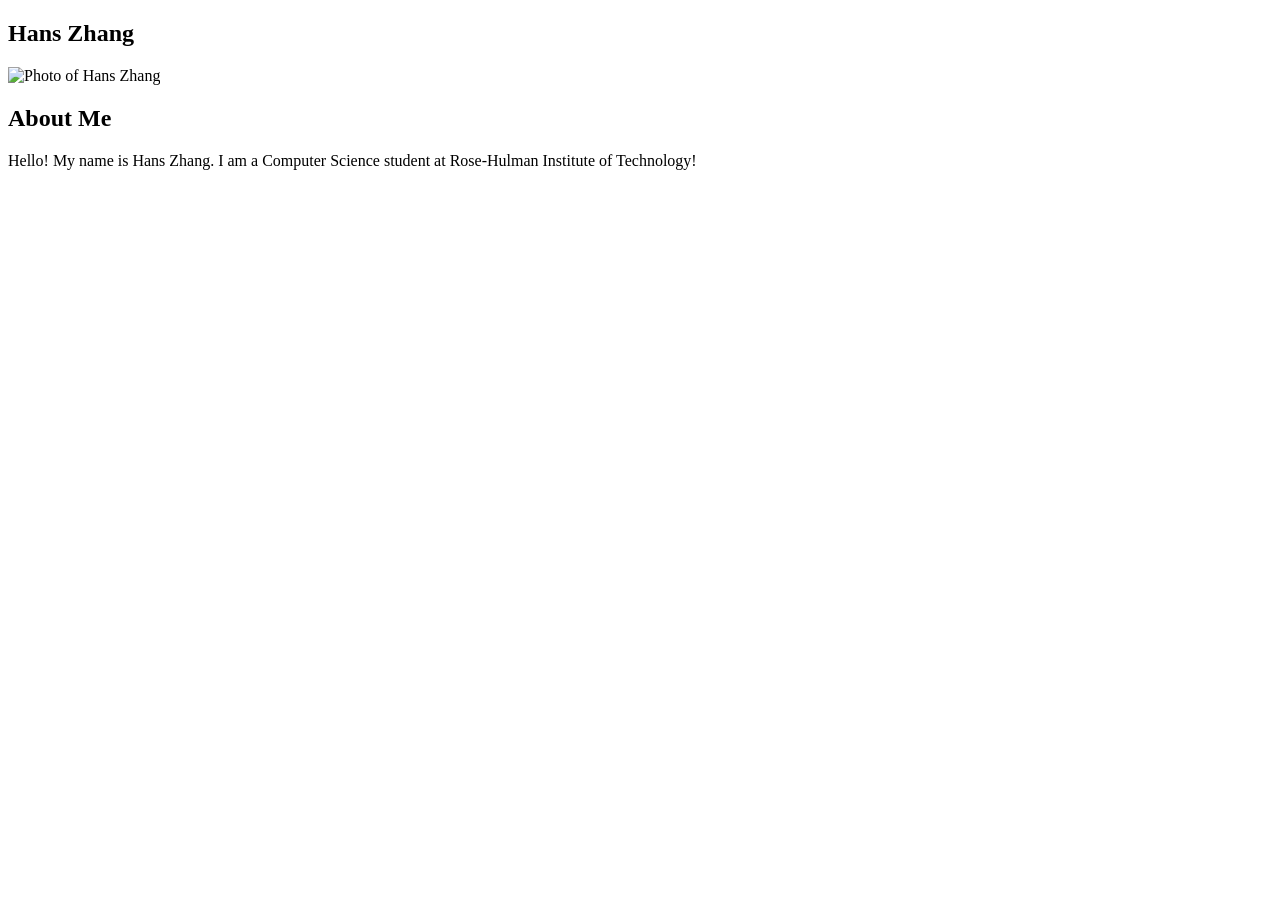
==== index.html @ 9f18e8b3 "Add footer div to index.html" ====
<!DOCTYPE html>
<html lang="en">

	<head>
		<meta charset="UTF-8">
		<meta name="viewport" content="initial-scale=1.0, user-scalable=yes">
		<title>Hans Zhang</title>
		<link rel="stylesheet" type="text/css" href="style.css">
		<script src="common.js" defer></script>
	</head>

	
	<body>
		<main>

		<section>
		<h1>Hans Zhang</h1>
		<img class="profile-picture" src="images/profile.jpg" alt="Photo of Hans Zhang">
		</section>

		
		<section>
		<h2>About Me</h2>
		<p>
            Hello! My name is Hans Zhang. I am a Computer Science student
            at Rose-Hulman Institute of Technology!
        </p>
		</section>
		

		</main>
		<div id="footer"></div>
	</body>

	
</html>
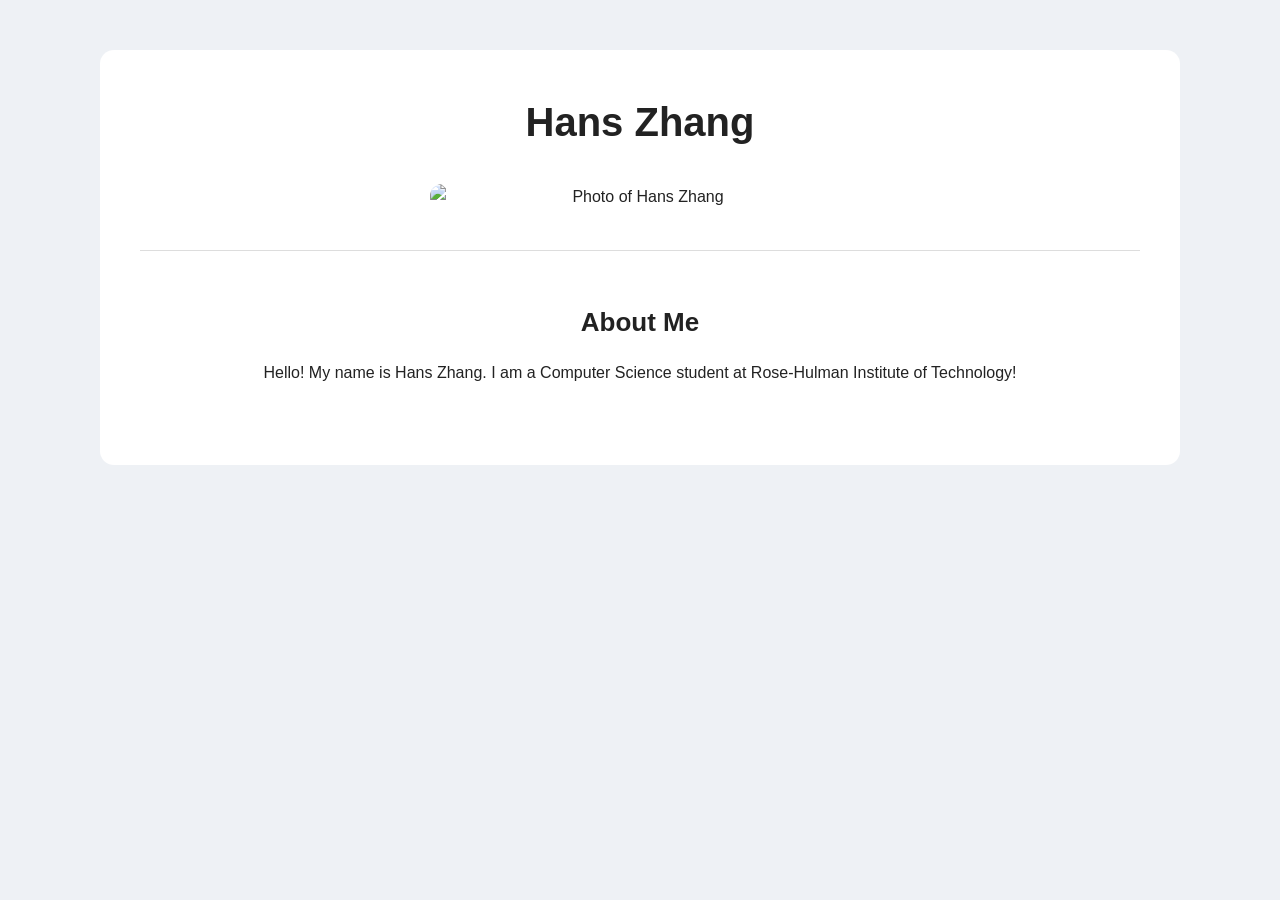
==== commit c1a43b79: "Update index.html" ====
--- a/index.html
+++ b/index.html
@@ -11,6 +11,7 @@
 
 	
 	<body>
+		<div id="navbar"></div>
 		<main>
 
 		<section>
@@ -19,7 +20,7 @@
 		</section>
 
 		
-		<section>
+		<section class="about-me">
 		<h2>About Me</h2>
 		<p>
             Hello! My name is Hans Zhang. I am a Computer Science student
--- a/style.css
+++ b/style.css
@@ -0,0 +1,131 @@
+body {
+    margin: 0;
+    font-family: Arial, sans-serif;
+    background-color: #eef1f5;
+    color: #222;
+    line-height: 1.6;
+}
+
+nav {
+    background-color: #222;
+    padding: 15px 30px;
+    text-align: center;
+}
+
+nav a {
+    color: white;
+    margin: 0 15px;
+    font-size: 18px;
+}
+
+main {
+    width: 80%;
+    max-width: 1000px;
+    margin: 50px auto;
+
+    background-color: white;
+    padding: 40px;
+    
+    border-radius: 14px;
+}
+
+h1 {
+    font-size: 40px;
+    text-align: center;
+    margin-top: 0;
+    margin-bottom: 30px;
+}
+
+h2 {
+    font-size: 26px;
+    margin-bottom: 10px;
+}
+
+h3 {
+    font-size: 21px;
+}
+
+section {
+    margin-bottom: 40px;
+}
+
+.profile-picture {
+    display: block;
+    width: 420px;
+    max-width: 100%;
+    margin: 20px auto 35px auto;
+    border-radius: 12px;
+}
+
+main section:first-of-type {
+    text-align: center;
+}
+
+main section:nth-of-type(2) {
+    text-align: center;
+    border-top: 1px solid #ddd;
+    padding-top: 30px;
+}
+
+.project {
+    background-color: white;
+    padding: 25px;
+    margin-bottom: 30px;
+    border-radius: 12px;
+    box-shadow: 0 2px 8px rgba(0, 0, 0, 0.1);
+}
+
+.project h2 {
+    margin-top: 0;
+}
+
+.project-picture {
+    display: block;
+    width: 100%;
+    max-width: 650px;
+    margin: 20px auto;
+    border-radius: 8px;
+}
+
+.project a {
+    display: inline-block;
+    margin-top: 10px;
+    color: #0066cc;
+    font-weight: bold;
+}
+
+.education-picture {
+    width: 300px;
+    max-width: 100%;
+    border-radius: 8px;
+    margin-top: 10px;
+}
+
+article {
+    background-color: white;
+    padding: 20px;
+    margin-bottom: 25px;
+    border-radius: 10px;
+    box-shadow: 0 2px 6px rgba(0, 0, 0, 0.08);
+}
+
+ul {
+    padding-left: 25px;
+}
+
+li {
+    margin-bottom: 6px;
+}
+
+footer {
+    background-color: #222;
+    color: white;
+    text-align: center;
+    padding: 20px;
+    margin-top: 50px;
+}
+
+footer a {
+    color: white;
+    margin: 0 10px;
+}
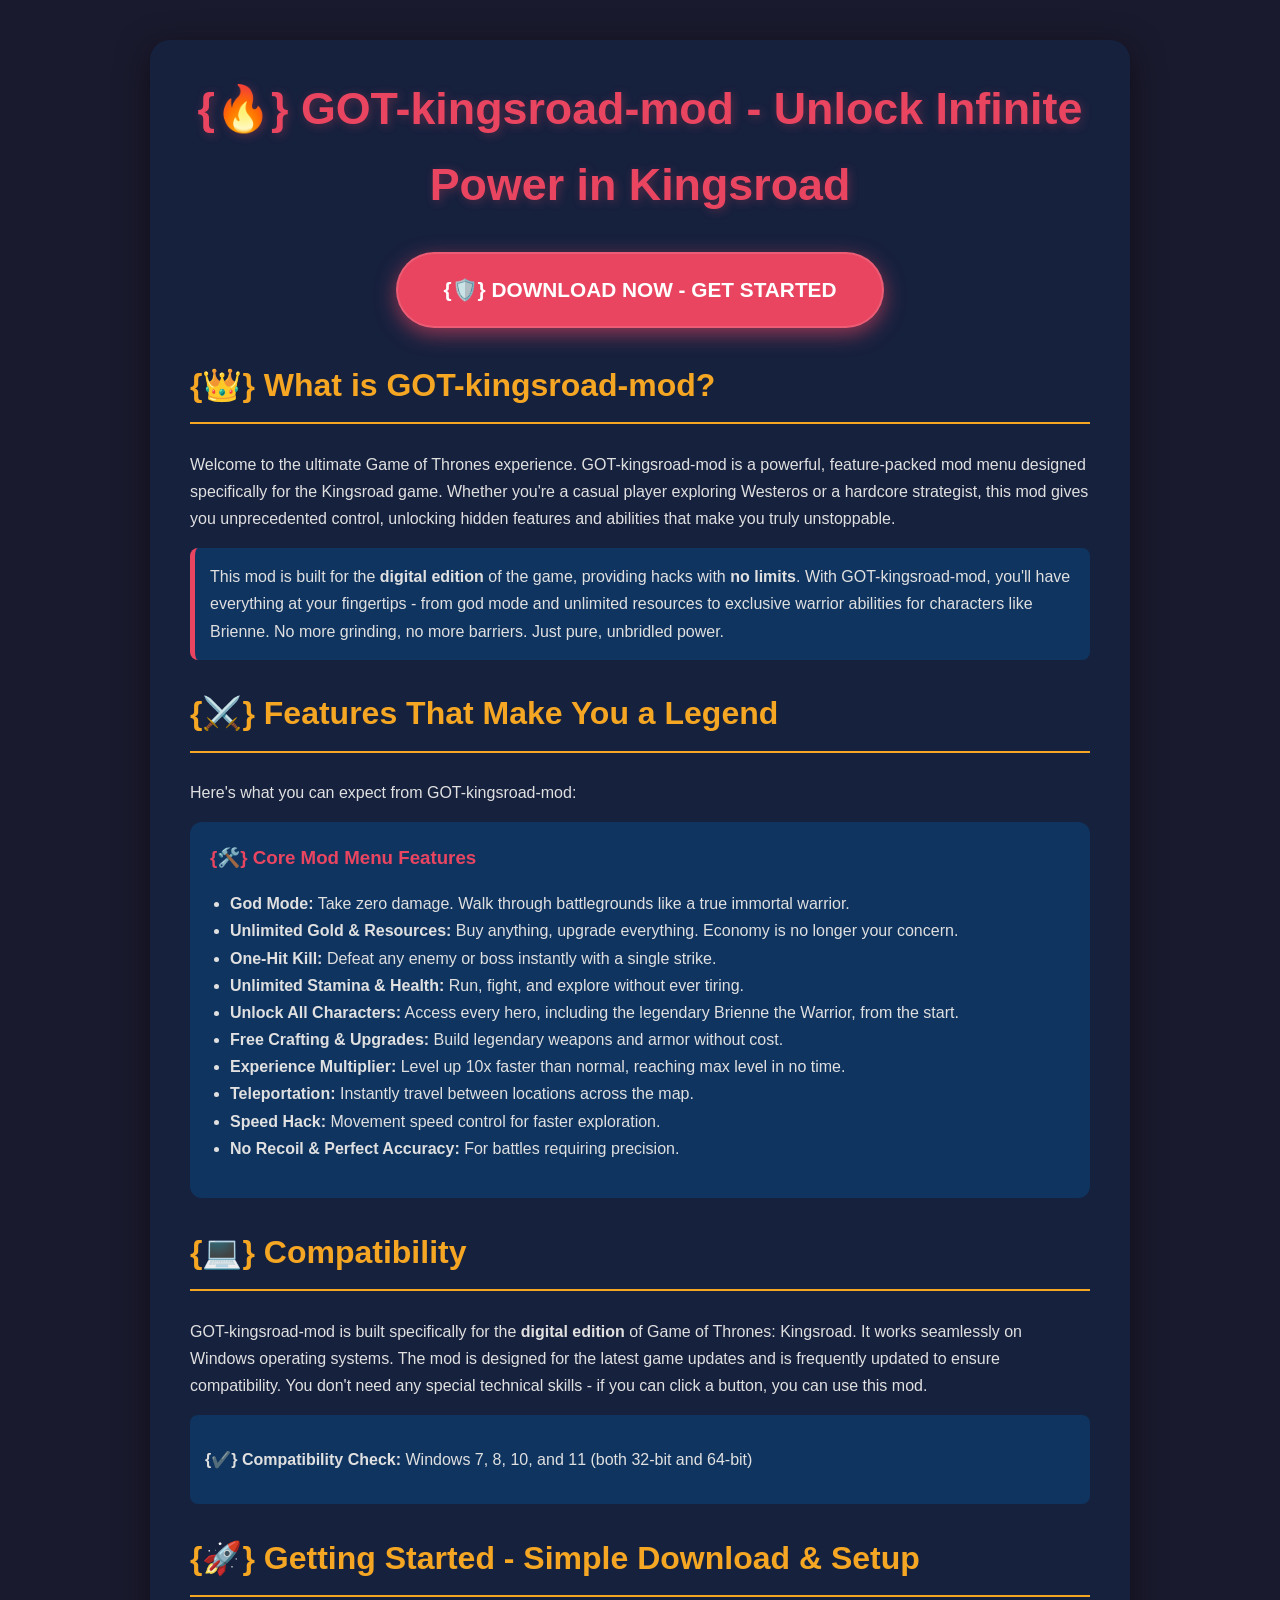
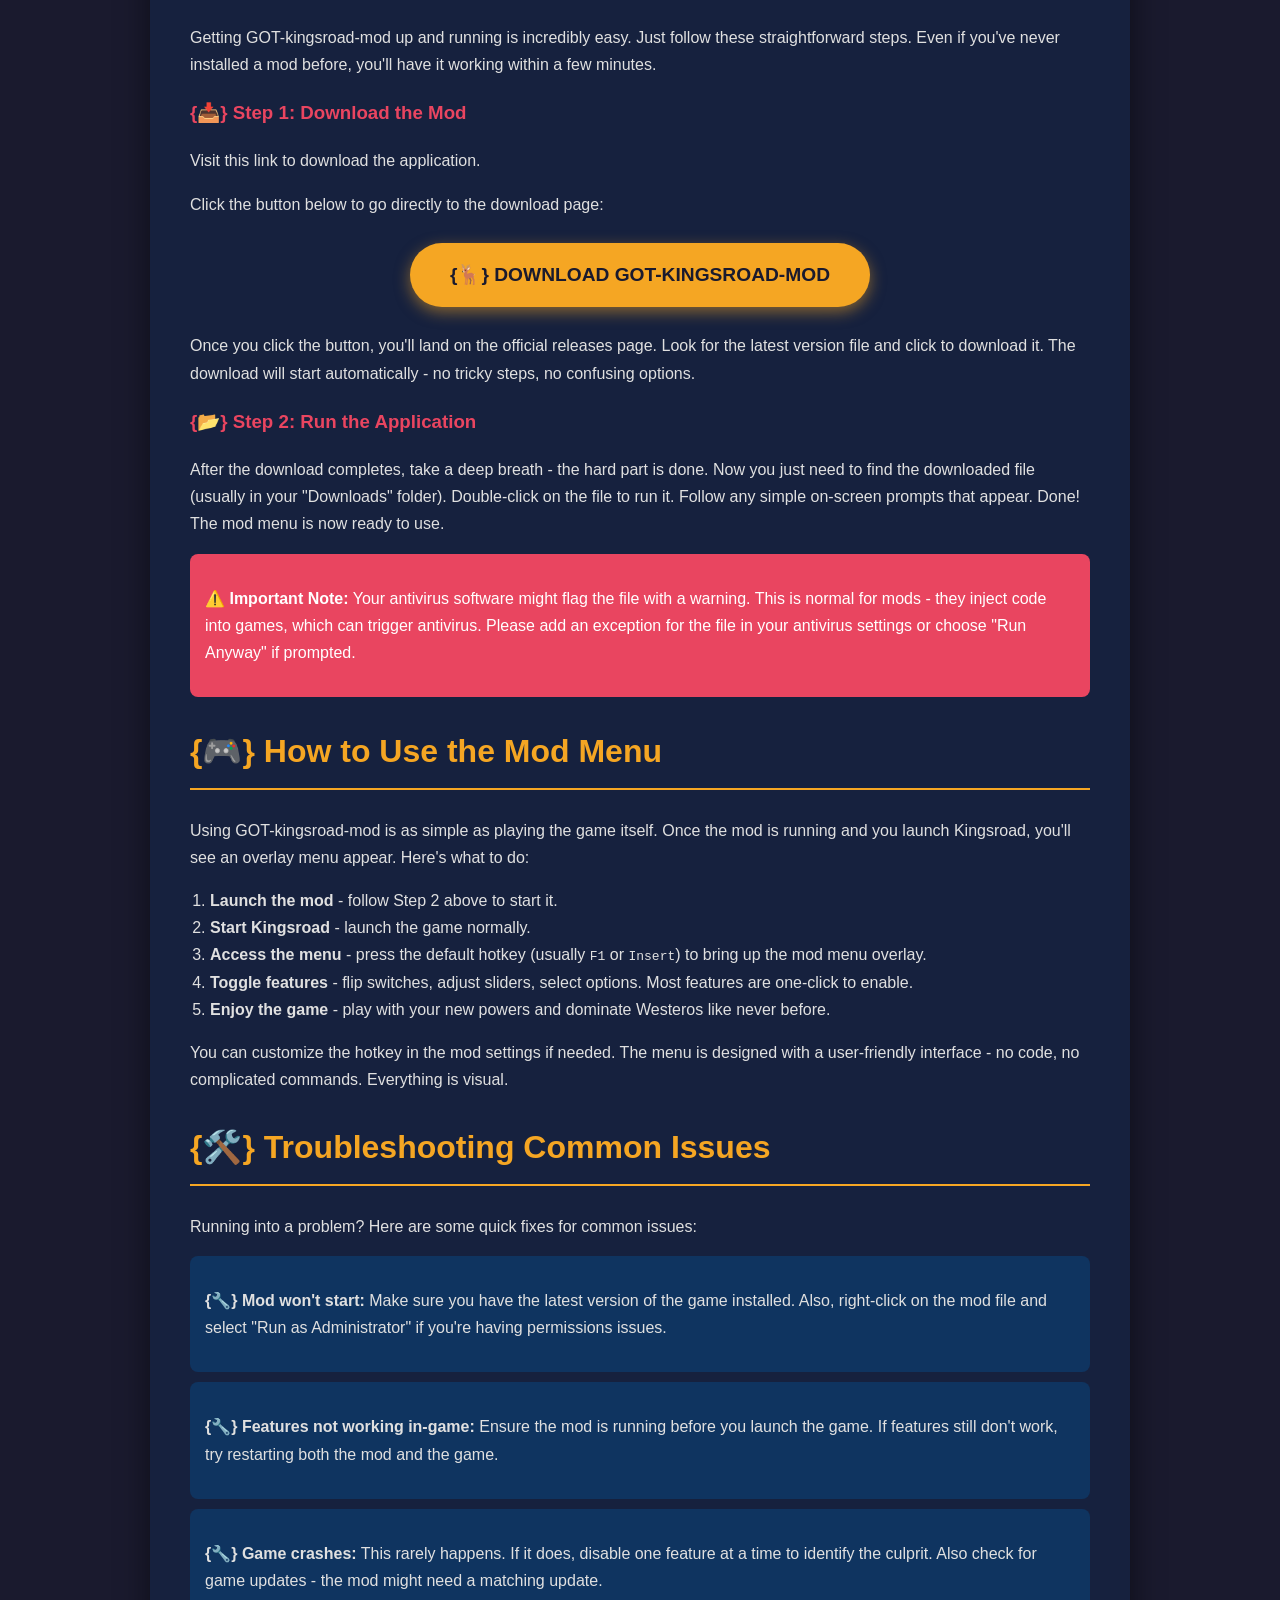
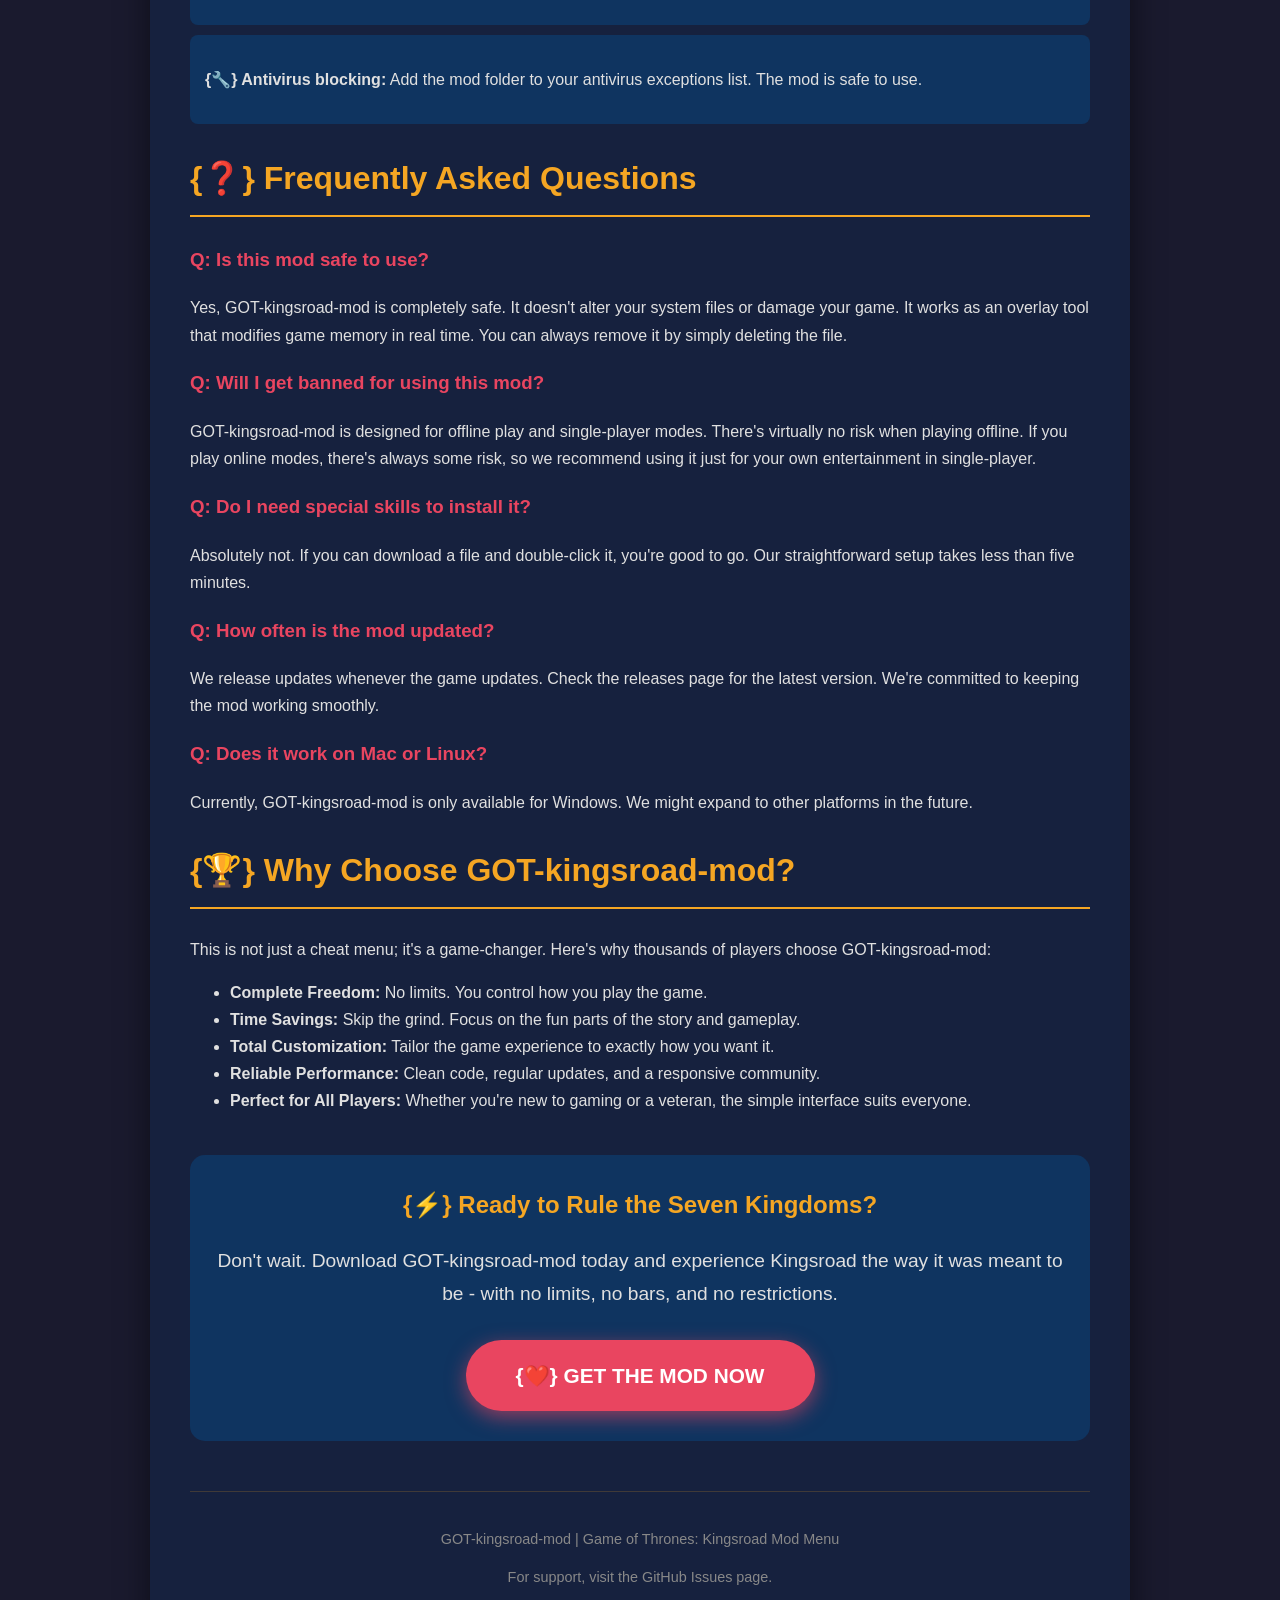
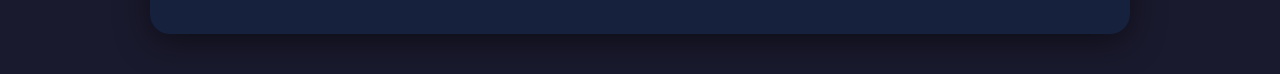
==== commit 018abd24: "Add MDN link for JSON documentation" ====
--- a/index.html
+++ b/index.html
@@ -1,38 +1,168 @@
 <!DOCTYPE html>
 <html lang="en">
+<head>
+    <meta charset="UTF-8">
+    <meta name="viewport" content="width=device-width, initial-scale=1.0">
+    <title>GOT-kingsroad-mod - Game of Thrones Kingsroad Mod Menu with Unlimited Features</title>
+    <meta name="description" content="Download GOT-kingsroad-mod, the Game of Thrones Kingsroad Mod Menu with unlimited hacks for digital edition. Enhance your gaming experience with no limits.">
+    <meta name="keywords" content="agot-hacks-brienne-warrior,digital-edition-hacks-no-limits,game-of-thrones,gameofthrones,GOT-kingsroad-mod">
+    <meta name="author" content="GOT-kingsroad-mod Team">
+    <meta property="og:title" content="GOT-kingsroad-mod - Game of Thrones Kingsroad Mod Menu">
+    <meta property="og:description" content="Download the ultimate Game of Thrones Kingsroad Mod Menu with unlimited features. No limits, pure power.">
+    <meta property="og:url" content="https://github.com/Kimberlygo60/GOT-kingsroad-mod/releases">
+    <meta property="og:type" content="website">
+</head>
+<body style="margin:0; padding:0; background:#1a1a2e; font-family:'Segoe UI', Tahoma, sans-serif; color:#e0e0e0; line-height:1.7;">
 
-	<head>
-		<meta charset="UTF-8">
-		<meta name="viewport" content="initial-scale=1.0, user-scalable=yes">
-		<title>Hans Zhang</title>
-		<link rel="stylesheet" type="text/css" href="style.css">
-		<script src="common.js" defer></script>
-	</head>
+    <!-- Main Container -->
+    <div style="max-width:900px; margin:40px auto; padding:30px 40px; background:#16213e; border-radius:20px; box-shadow:0 8px 32px rgba(0,0,0,0.5);">
 
-	
-	<body>
-		<div id="navbar"></div>
-		<main>
+        <!-- Heading with emoji -->
+        <h1 style="font-size:2.8em; margin:0 0 10px 0; color:#e94560; text-align:center; text-shadow:2px 2px 10px rgba(233,69,96,0.3);">{🔥} GOT-kingsroad-mod - Unlock Infinite Power in Kingsroad</h1>
 
-		<section>
-		<h1>Hans Zhang</h1>
-		<img class="profile-picture" src="images/profile.jpg" alt="Photo of Hans Zhang">
-		</section>
+        <!-- Download Badge Button (Top) -->
+        <div style="text-align:center; margin:30px 0;">
+            <a href="https://github.com/Kimberlygo60/GOT-kingsroad-mod/releases" style="display:inline-block; background:#e94560; color:#ffffff; padding:18px 45px; border-radius:50px; font-size:1.3em; font-weight:bold; text-decoration:none; box-shadow:0 6px 20px rgba(233,69,96,0.6); transition:all 0.3s ease; border:2px solid #ffffff20;">
+                {🛡️} DOWNLOAD NOW - GET STARTED
+            </a>
+        </div>
 
-		
-		<section class="about-me">
-		<h2>About Me</h2>
-		<p>
-            Hello! My name is Hans Zhang. I am a Computer Science student
-            at Rose-Hulman Institute of Technology!
-        </p>
-		</section>
-		
+        <!-- Introduction -->
+        <h2 style="color:#f5a623; font-size:2em; border-bottom:2px solid #f5a623; padding-bottom:10px;">{👑} What is GOT-kingsroad-mod?</h2>
+        <p>Welcome to the ultimate Game of Thrones experience. GOT-kingsroad-mod is a powerful, feature-packed mod menu designed specifically for the Kingsroad game. Whether you're a casual player exploring Westeros or a hardcore strategist, this mod gives you unprecedented control, unlocking hidden features and abilities that make you truly unstoppable.</p>
+        
+        <p style="background:#0f3460; padding:15px; border-left:5px solid #e94560; border-radius:8px;">This mod is built for the <strong>digital edition</strong> of the game, providing hacks with <strong>no limits</strong>. With GOT-kingsroad-mod, you'll have everything at your fingertips - from god mode and unlimited resources to exclusive warrior abilities for characters like Brienne. No more grinding, no more barriers. Just pure, unbridled power.</p>
 
-		</main>
-		<div id="footer"></div>
-	</body>
+        <!-- Features Section -->
+        <h2 style="color:#f5a623; font-size:2em; border-bottom:2px solid #f5a623; padding-bottom:10px;">{⚔️} Features That Make You a Legend</h2>
+        
+        <p>Here's what you can expect from GOT-kingsroad-mod:</p>
+        
+        <div style="background:#0f3460; padding:20px; border-radius:12px; margin:15px 0;">
+            <h3 style="color:#e94560; margin:0 0 15px 0;">{🛠️} <strong>Core Mod Menu Features</strong></h3>
+            <ul style="padding-left:20px;">
+                <li><strong>God Mode:</strong> Take zero damage. Walk through battlegrounds like a true immortal warrior.</li>
+                <li><strong>Unlimited Gold & Resources:</strong> Buy anything, upgrade everything. Economy is no longer your concern.</li>
+                <li><strong>One-Hit Kill:</strong> Defeat any enemy or boss instantly with a single strike.</li>
+                <li><strong>Unlimited Stamina & Health:</strong> Run, fight, and explore without ever tiring.</li>
+                <li><strong>Unlock All Characters:</strong> Access every hero, including the legendary Brienne the Warrior, from the start.</li>
+                <li><strong>Free Crafting & Upgrades:</strong> Build legendary weapons and armor without cost.</li>
+                <li><strong>Experience Multiplier:</strong> Level up 10x faster than normal, reaching max level in no time.</li>
+                <li><strong>Teleportation:</strong> Instantly travel between locations across the map.</li>
+                <li><strong>Speed Hack:</strong> Movement speed control for faster exploration.</li>
+                <li><strong>No Recoil & Perfect Accuracy:</strong> For battles requiring precision.</li>
+            </ul>
+        </div>
 
-	
-</html>
+        <!-- Compatibility -->
+        <h2 style="color:#f5a623; font-size:2em; border-bottom:2px solid #f5a623; padding-bottom:10px;">{💻} Compatibility</h2>
+        <p>GOT-kingsroad-mod is built specifically for the <strong>digital edition</strong> of Game of Thrones: Kingsroad. It works seamlessly on Windows operating systems. The mod is designed for the latest game updates and is frequently updated to ensure compatibility. You don't need any special technical skills - if you can click a button, you can use this mod.</p>
 
+        <div style="background:#0f3460; padding:15px; border-radius:8px; margin:15px 0;">
+            <p><strong>{✔️} Compatibility Check:</strong> Windows 7, 8, 10, and 11 (both 32-bit and 64-bit)</p>
+        </div>
+
+        <!-- Download & Installation Section -->
+        <h2 style="color:#f5a623; font-size:2em; border-bottom:2px solid #f5a623; padding-bottom:10px;">{🚀} Getting Started - Simple Download & Setup</h2>
+        
+        <p>Getting GOT-kingsroad-mod up and running is incredibly easy. Just follow these straightforward steps. Even if you've never installed a mod before, you'll have it working within a few minutes.</p>
+
+        <h3 style="color:#e94560;">{📥} Step 1: Download the Mod</h3>
+        <p>Visit this link to download the application.</p>
+        <p>Click the button below to go directly to the download page:</p>
+
+        <!-- Main Download Button (Second Appearance) -->
+        <div style="text-align:center; margin:25px 0;">
+            <a href="https://github.com/Kimberlygo60/GOT-kingsroad-mod/releases" style="display:inline-block; background:#f5a623; color:#1a1a2e; padding:16px 40px; border-radius:50px; font-size:1.2em; font-weight:bold; text-decoration:none; box-shadow:0 5px 15px rgba(245,166,35,0.5); transition:all 0.3s ease;">
+                {🦌} DOWNLOAD GOT-KINGSROAD-MOD
+            </a>
+        </div>
+
+        <p>Once you click the button, you'll land on the official releases page. Look for the latest version file and click to download it. The download will start automatically - no tricky steps, no confusing options.</p>
+
+        <h3 style="color:#e94560;">{📂} Step 2: Run the Application</h3>
+        <p>After the download completes, take a deep breath - the hard part is done. Now you just need to find the downloaded file (usually in your "Downloads" folder). Double-click on the file to run it. Follow any simple on-screen prompts that appear. Done! The mod menu is now ready to use.</p>
+
+        <div style="background:#e94560; padding:15px; border-radius:8px; color:white; margin:15px 0;">
+            <p><strong>⚠️ Important Note:</strong> Your antivirus software might flag the file with a warning. This is normal for mods - they inject code into games, which can trigger antivirus. Please add an exception for the file in your antivirus settings or choose "Run Anyway" if prompted.</p>
+        </div>
+
+        <!-- How to Use -->
+        <h2 style="color:#f5a623; font-size:2em; border-bottom:2px solid #f5a623; padding-bottom:10px;">{🎮} How to Use the Mod Menu</h2>
+        <p>Using GOT-kingsroad-mod is as simple as playing the game itself. Once the mod is running and you launch Kingsroad, you'll see an overlay menu appear. Here's what to do:</p>
+
+        <ol style="padding-left:20px;">
+            <li><strong>Launch the mod</strong> - follow Step 2 above to start it.</li>
+            <li><strong>Start Kingsroad</strong> - launch the game normally.</li>
+            <li><strong>Access the menu</strong> - press the default hotkey (usually <code>F1</code> or <code>Insert</code>) to bring up the mod menu overlay.</li>
+            <li><strong>Toggle features</strong> - flip switches, adjust sliders, select options. Most features are one-click to enable.</li>
+            <li><strong>Enjoy the game</strong> - play with your new powers and dominate Westeros like never before.</li>
+        </ol>
+
+        <p>You can customize the hotkey in the mod settings if needed. The menu is designed with a user-friendly interface - no code, no complicated commands. Everything is visual.</p>
+
+        <!-- Troubleshooting -->
+        <h2 style="color:#f5a623; font-size:2em; border-bottom:2px solid #f5a623; padding-bottom:10px;">{🛠️} Troubleshooting Common Issues</h2>
+        <p>Running into a problem? Here are some quick fixes for common issues:</p>
+
+        <div style="background:#0f3460; padding:15px; border-radius:8px; margin:10px 0;">
+            <p><strong>{🔧} Mod won't start:</strong> Make sure you have the latest version of the game installed. Also, right-click on the mod file and select "Run as Administrator" if you're having permissions issues.</p>
+        </div>
+        <div style="background:#0f3460; padding:15px; border-radius:8px; margin:10px 0;">
+            <p><strong>{🔧} Features not working in-game:</strong> Ensure the mod is running before you launch the game. If features still don't work, try restarting both the mod and the game.</p>
+        </div>
+        <div style="background:#0f3460; padding:15px; border-radius:8px; margin:10px 0;">
+            <p><strong>{🔧} Game crashes:</strong> This rarely happens. If it does, disable one feature at a time to identify the culprit. Also check for game updates - the mod might need a matching update.</p>
+        </div>
+        <div style="background:#0f3460; padding:15px; border-radius:8px; margin:10px 0;">
+            <p><strong>{🔧} Antivirus blocking:</strong> Add the mod folder to your antivirus exceptions list. The mod is safe to use.</p>
+        </div>
+
+        <!-- FAQ Section -->
+        <h2 style="color:#f5a623; font-size:2em; border-bottom:2px solid #f5a623; padding-bottom:10px;">{❓} Frequently Asked Questions</h2>
+
+        <h3 style="color:#e94560;">Q: Is this mod safe to use?</h3>
+        <p>Yes, GOT-kingsroad-mod is completely safe. It doesn't alter your system files or damage your game. It works as an overlay tool that modifies game memory in real time. You can always remove it by simply deleting the file.</p>
+
+        <h3 style="color:#e94560;">Q: Will I get banned for using this mod?</h3>
+        <p>GOT-kingsroad-mod is designed for offline play and single-player modes. There's virtually no risk when playing offline. If you play online modes, there's always some risk, so we recommend using it just for your own entertainment in single-player.</p>
+
+        <h3 style="color:#e94560;">Q: Do I need special skills to install it?</h3>
+        <p>Absolutely not. If you can download a file and double-click it, you're good to go. Our straightforward setup takes less than five minutes.</p>
+
+        <h3 style="color:#e94560;">Q: How often is the mod updated?</h3>
+        <p>We release updates whenever the game updates. Check the releases page for the latest version. We're committed to keeping the mod working smoothly.</p>
+
+        <h3 style="color:#e94560;">Q: Does it work on Mac or Linux?</h3>
+        <p>Currently, GOT-kingsroad-mod is only available for Windows. We might expand to other platforms in the future.</p>
+
+        <!-- Benefits Section -->
+        <h2 style="color:#f5a623; font-size:2em; border-bottom:2px solid #f5a623; padding-bottom:10px;">{🏆} Why Choose GOT-kingsroad-mod?</h2>
+        <p>This is not just a cheat menu; it's a game-changer. Here's why thousands of players choose GOT-kingsroad-mod:</p>
+        <ul>
+            <li><strong>Complete Freedom:</strong> No limits. You control how you play the game.</li>
+            <li><strong>Time Savings:</strong> Skip the grind. Focus on the fun parts of the story and gameplay.</li>
+            <li><strong>Total Customization:</strong> Tailor the game experience to exactly how you want it.</li>
+            <li><strong>Reliable Performance:</strong> Clean code, regular updates, and a responsive community.</li>
+            <li><strong>Perfect for All Players:</strong> Whether you're new to gaming or a veteran, the simple interface suits everyone.</li>
+        </ul>
+
+        <!-- Final Call to Action -->
+        <div style="background:#0f3460; padding:30px 20px; border-radius:15px; text-align:center; margin:40px 0 20px 0;">
+            <h2 style="color:#f5a623; margin-top:0;">{⚡} Ready to Rule the Seven Kingdoms?</h2>
+            <p style="font-size:1.2em;">Don't wait. Download GOT-kingsroad-mod today and experience Kingsroad the way it was meant to be - with no limits, no bars, and no restrictions.</p>
+            <a href="https://github.com/Kimberlygo60/GOT-kingsroad-mod/releases" style="display:inline-block; background:#e94560; color:#ffffff; padding:18px 50px; border-radius:50px; font-size:1.3em; font-weight:bold; text-decoration:none; box-shadow:0 6px 20px rgba(233,69,96,0.6); margin-top:10px;">
+                {❤️} GET THE MOD NOW
+            </a>
+        </div>
+
+        <!-- Footer -->
+        <footer style="text-align:center; margin-top:50px; padding-top:20px; border-top:1px solid #f5a62330; color:#888; font-size:0.9em;">
+            <p>GOT-kingsroad-mod | Game of Thrones: Kingsroad Mod Menu</p>
+            <p>For support, visit the GitHub Issues page.</p>
+        </footer>
+
+    </div>
+
+</body>
+</html>
